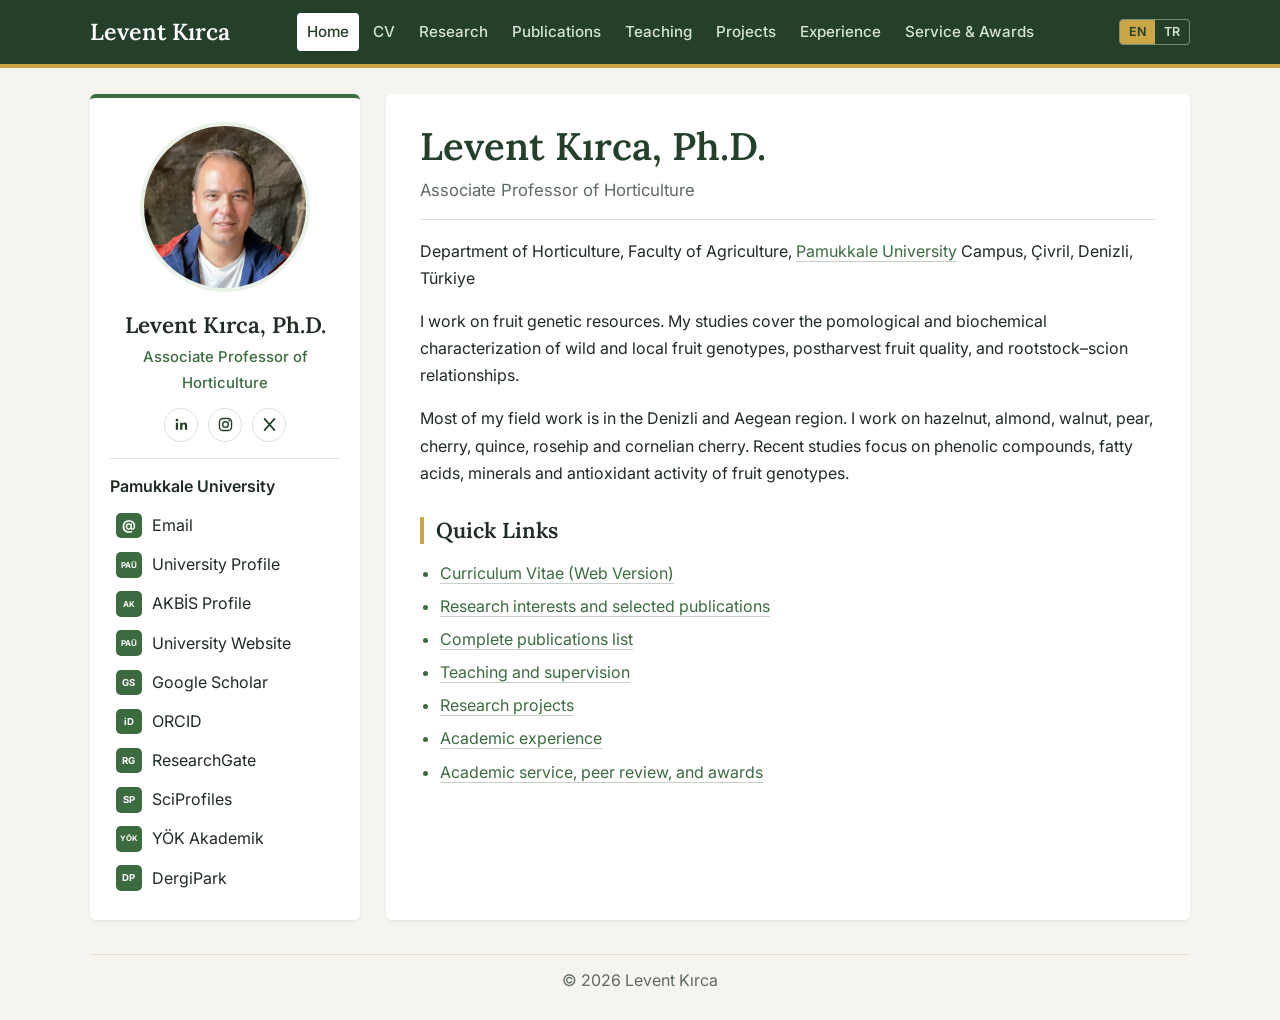
==== index.html @ 519eeb73 "Add files via upload" ====
<!DOCTYPE html>
<html lang="en">
  <head>
    <meta charset="UTF-8" />
    <meta name="viewport" content="width=device-width, initial-scale=1.0" />
    <title>Levent Kırca, Ph.D.</title>
    <meta
      name="description"
      content="Academic homepage of Levent Kırca, Associate Professor of Horticulture at Pamukkale University."
    />
    <link rel="preconnect" href="https://fonts.googleapis.com" />
    <link rel="preconnect" href="https://fonts.gstatic.com" crossorigin />
    <link
      href="https://fonts.googleapis.com/css2?family=Lora:wght@500;600;700&amp;family=Inter:wght@400;500;600;700&amp;display=swap"
      rel="stylesheet"
    />
    <link rel="stylesheet" href="/styles.css?v=20261108b" />
  </head>
  <body>
    <header class="masthead">
      <div class="masthead-inner">
        <a class="site-title" href="/">Levent Kırca</a>
        <nav class="top-nav" aria-label="Main navigation" data-i18n-key="shared.topNavAria" data-i18n-attr="aria-label">
          <a class="is-active" href="/" data-i18n-en="Home" data-i18n-tr="Ana Sayfa">Home</a>
          <a href="/cv/" data-i18n-en="CV" data-i18n-tr="CV">CV</a>
          <a href="/research/" data-i18n-en="Research" data-i18n-tr="Araştırma">Research</a>
          <a href="/publications/" data-i18n-en="Publications" data-i18n-tr="Yayınlar">Publications</a>
          <a href="/teaching/" data-i18n-en="Teaching" data-i18n-tr="Eğitim">Teaching</a>
          <a href="/projects/" data-i18n-en="Projects" data-i18n-tr="Projeler">Projects</a>
          <a href="/experience/" data-i18n-en="Experience" data-i18n-tr="Deneyim">Experience</a>
          <a href="/service/" data-i18n-en="Service &amp; Awards" data-i18n-tr="Hizmet ve Ödüller">Service &amp; Awards</a>
        </nav>
      </div>
    </header>
    <main class="main-grid">
      <aside class="sidebar">
        <img
          class="profile-photo"
          src="/assets/levent-kirca-photo.jpg"
          alt="Portrait of Levent Kırca"
          data-i18n-key="shared.photoAlt"
          data-i18n-attr="alt"
          onerror="this.onerror=null;this.src='/assets/photo-placeholder.svg';"
        />
        <h2 class="name">Levent Kırca, Ph.D.</h2>
        <p class="role" data-i18n-key="shared.role">Associate Professor of Horticulture</p>
        <div class="social-links">
          <a href="https://www.linkedin.com/in/leventkirca/" target="_blank" rel="noopener" aria-label="LinkedIn" title="LinkedIn">
            <svg viewBox="0 0 24 24" width="17" height="17" aria-hidden="true"><rect x="4" y="9.5" width="3.2" height="10" fill="currentColor"/><circle cx="5.6" cy="5.8" r="1.9" fill="currentColor"/><path d="M10 9.5h3v1.6c.6-1.1 1.9-1.9 3.6-1.9 2.6 0 3.4 1.7 3.4 4.3v6h-3.2v-5.4c0-1.3-.3-2.3-1.6-2.3-1.4 0-2 1-2 2.4v5.3H10z" fill="currentColor"/></svg>
          </a>
          <a href="https://www.instagram.com/kircalevent/" target="_blank" rel="noopener" aria-label="Instagram" title="Instagram">
            <svg viewBox="0 0 24 24" width="17" height="17" aria-hidden="true"><rect x="3.5" y="3.5" width="17" height="17" rx="5" fill="none" stroke="currentColor" stroke-width="2"/><circle cx="12" cy="12" r="4" fill="none" stroke="currentColor" stroke-width="2"/><circle cx="17.2" cy="6.8" r="1.2" fill="currentColor"/></svg>
          </a>
          <a href="https://x.com/olesore" target="_blank" rel="noopener" aria-label="X (Twitter)" title="X">
            <svg viewBox="0 0 24 24" width="17" height="17" aria-hidden="true"><path d="M5 4l14 16M19 4L5 20" fill="none" stroke="currentColor" stroke-width="2.4" stroke-linecap="round"/></svg>
          </a>
        </div>

        <ul class="contact-list">
          <li><span data-i18n-en="Pamukkale University" data-i18n-tr="Pamukkale Üniversitesi">Pamukkale University</span></li>
          <li><a href="mailto:lkirca@pau.edu.tr" data-i18n-en="Email" data-i18n-tr="E-posta">Email</a></li>
          <li><a href="https://pau.edu.tr/lkirca/en" target="_blank" rel="noreferrer" data-i18n-en="University Profile" data-i18n-tr="Üniversite Profili">University Profile</a></li>
          <li><a href="https://akbis.pau.edu.tr/personel/193261" target="_blank" rel="noreferrer" data-i18n-en="AKBİS Profile" data-i18n-tr="AKBİS Profili">AKBİS Profile</a></li>
          <li><a href="https://www.pau.edu.tr/" target="_blank" rel="noreferrer" data-i18n-en="University Website" data-i18n-tr="Üniversite Web Sitesi">University Website</a></li>
          <li><a href="https://scholar.google.com.tr/citations?user=qiIJmgcAAAAJ" target="_blank" rel="noreferrer" data-i18n-en="Google Scholar" data-i18n-tr="Google Scholar">Google Scholar</a></li>
          <li><a href="https://orcid.org/0000-0003-2496-9513" target="_blank" rel="noreferrer" data-i18n-en="ORCID" data-i18n-tr="ORCID">ORCID</a></li>
          <li><a href="https://www.researchgate.net/profile/Levent-Kirca-2" target="_blank" rel="noreferrer" data-i18n-en="ResearchGate" data-i18n-tr="ResearchGate">ResearchGate</a></li>
          <li><a href="https://sciprofiles.com/profile/leventkirca/background" target="_blank" rel="noreferrer" data-i18n-en="SciProfiles" data-i18n-tr="SciProfiles">SciProfiles</a></li>
          <li><a href="https://akademik.yok.gov.tr/AkademikArama/AkademisyenGorevOgrenimBilgileri?islem=direct&amp;authorId=C82161FD0BDDA5AB" target="_blank" rel="noreferrer" data-i18n-en="YÖK Akademik" data-i18n-tr="YÖK Akademik">YÖK Akademik</a></li>
          <li><a href="https://dergipark.org.tr/en/pub/@leventkirca" target="_blank" rel="noreferrer" data-i18n-en="DergiPark" data-i18n-tr="DergiPark">DergiPark</a></li>
        </ul>
      </aside>

      <article class="content">
        <h1>Levent Kırca, Ph.D.</h1>
        <p class="subtitle" data-i18n-key="home.subtitle">Associate Professor of Horticulture</p>

        <p data-i18n-key="home.address" data-i18n-html="true">Department of Horticulture, Faculty of Agriculture,
          <a href="https://www.pau.edu.tr/" target="_blank" rel="noreferrer">Pamukkale University</a> Campus, Çivril, Denizli, Türkiye</p>

        <p data-i18n-key="home.bio1">I work on fruit genetic resources. My studies cover the pomological and biochemical characterization of wild and local fruit genotypes, postharvest fruit quality, and rootstock–scion relationships.</p>

        <p data-i18n-key="home.bio2">Most of my field work is in the Denizli and Aegean region. I work on hazelnut, almond, walnut, pear, cherry, quince, rosehip and cornelian cherry. Recent studies focus on phenolic compounds, fatty acids, minerals and antioxidant activity of fruit genotypes.</p>

        <h2 data-i18n-key="home.quickLinksHeading">Quick Links</h2>

        <ul data-i18n-key="home.quickLinksList" data-i18n-html="true">
          <li><a href="/cv/">Curriculum Vitae (Web Version)</a></li>
          <li><a href="/research/">Research interests and selected publications</a></li>
          <li><a href="/publications/">Complete publications list</a></li>
          <li><a href="/teaching/">Teaching and supervision</a></li>
          <li><a href="/projects/">Research projects</a></li>
          <li><a href="/experience/">Academic experience</a></li>
          <li><a href="/service/">Academic service, peer review, and awards</a></li>
        </ul>

      </article>
    </main>

    <footer class="footer">
      <p>&copy; <span data-year></span> Levent Kırca</p>
    </footer>

    <script src="/script.js?v=20261108b"></script>
  </body>
</html>
---- styles.css ----
/* Levent Kırca — academic homepage */
:root {
  --bg: #f6f4ee;
  --card: #ffffff;
  --ink: #1f2a22;
  --muted: #5e6a60;
  --line: #e3dfd3;
  --accent: #3b6b3f;
  --accent-dark: #24402a;
  --accent-soft: #eaf1e8;
  --max-width: 1100px;
}

* {
  box-sizing: border-box;
}

html {
  scroll-behavior: smooth;
}

body {
  margin: 0;
  background: var(--bg);
  color: var(--ink);
  font-family: "Inter", "Segoe UI", sans-serif;
  font-size: 15.5px;
  line-height: 1.7;
}

a {
  color: var(--accent);
  text-decoration: none;
  border-bottom: 1px solid rgba(59, 107, 63, 0.3);
}

a:hover {
  border-bottom-color: var(--accent);
}

/* ---------- Header ---------- */
.masthead {
  background: var(--accent-dark);
  border-bottom: 4px solid #c9a646;
}

.masthead-inner {
  width: min(var(--max-width), calc(100vw - 32px));
  margin: 0 auto;
  display: flex;
  justify-content: space-between;
  align-items: center;
  gap: 18px;
  min-height: 64px;
}

.site-title {
  font-family: "Lora", serif;
  font-size: 1.45rem;
  font-weight: 600;
  color: #ffffff;
  border: none;
}

.top-nav {
  display: flex;
  flex-wrap: wrap;
  gap: 4px;
}

.top-nav a {
  color: #d5e2d4;
  border: none;
  font-weight: 500;
  font-size: 0.95rem;
  padding: 6px 10px;
  border-radius: 4px;
}

.top-nav a:hover,
.top-nav a:focus-visible {
  color: #ffffff;
  background: rgba(255, 255, 255, 0.1);
}

.top-nav a.is-active {
  color: var(--accent-dark);
  background: #ffffff;
}

.lang-switch {
  display: inline-flex;
  align-items: center;
  gap: 0;
  margin-left: 8px;
  border: 1px solid rgba(255, 255, 255, 0.4);
  border-radius: 4px;
  overflow: hidden;
}

.lang-btn {
  border: none;
  background: transparent;
  color: #d5e2d4;
  font: inherit;
  font-size: 0.78rem;
  font-weight: 600;
  line-height: 1;
  padding: 6px 9px;
  cursor: pointer;
}

.lang-btn.is-active {
  color: var(--accent-dark);
  background: #c9a646;
}

/* ---------- Layout ---------- */
.main-grid {
  width: min(var(--max-width), calc(100vw - 32px));
  margin: 26px auto 34px;
  display: grid;
  grid-template-columns: 270px minmax(0, 1fr);
  gap: 26px;
}

.sidebar,
.content {
  background: var(--card);
  border-radius: 6px;
  box-shadow: 0 1px 3px rgba(31, 42, 34, 0.08);
}

.sidebar {
  position: sticky;
  top: 14px;
  align-self: start;
  padding: 24px 20px;
  text-align: center;
  border-top: 4px solid var(--accent);
}

.profile-photo {
  width: 170px;
  height: 170px;
  object-fit: cover;
  border-radius: 50%;
  border: 4px solid var(--accent-soft);
  margin-bottom: 12px;
}

.sidebar .name {
  margin: 0;
  padding-left: 0;
  border-left: none;
  font-family: "Lora", serif;
  font-size: 1.4rem;
  line-height: 1.2;
}

.role {
  margin: 6px 0 16px;
  color: var(--accent);
  font-size: 0.93rem;
  font-weight: 500;
}

.contact-list {
  margin: 0;
  padding: 14px 0 0;
  border-top: 1px solid var(--line);
  list-style: none;
  display: grid;
  gap: 4px;
  font-size: 0.92rem;
  text-align: left;
}

.contact-list li {
  color: var(--muted);
}

.contact-list li:first-child {
  font-weight: 600;
  color: var(--ink);
  margin-bottom: 4px;
}

.sidebar .contact-list a {
  display: flex;
  align-items: center;
  gap: 10px;
  padding: 4px 6px;
  border: none;
  border-radius: 4px;
  color: var(--ink);
}

.sidebar .contact-list a:hover {
  background: var(--accent-soft);
  color: var(--accent-dark);
}

.sidebar .contact-list a::before {
  content: "L";
  width: 1.6rem;
  height: 1.6rem;
  border-radius: 5px;
  display: inline-grid;
  place-items: center;
  font-size: 0.6rem;
  font-weight: 700;
  line-height: 1;
  color: #ffffff;
  background: var(--accent);
  flex-shrink: 0;
}

.sidebar .contact-list a[href*="pau.edu.tr"]::before { content: "PAÜ"; font-size: 0.5rem; }
.sidebar .contact-list a[href*="akbis.pau.edu.tr"]::before { content: "AK"; }
.sidebar .contact-list a[href*="scholar.google"]::before { content: "GS"; }
.sidebar .contact-list a[href*="orcid.org"]::before { content: "iD"; }
.sidebar .contact-list a[href*="researchgate.net"]::before { content: "RG"; }
.sidebar .contact-list a[href*="sciprofiles"]::before { content: "SP"; }
.sidebar .contact-list a[href*="yok.gov.tr"]::before { content: "YÖK"; font-size: 0.48rem; }
.sidebar .contact-list a[href*="dergipark"]::before { content: "DP"; }
.sidebar .contact-list a[href*="scopus.com"]::before { content: "Sc"; }
.sidebar .contact-list a[href*="linkedin.com"]::before { content: "in"; }
.sidebar .contact-list a[href^="mailto:"]::before { content: "@"; font-size: 0.85rem; }

/* ---------- Content ---------- */
.content {
  padding: 28px 34px 32px;
}

h1,
h2 {
  font-family: "Lora", serif;
  font-weight: 600;
  line-height: 1.25;
}

h1 {
  margin: 0 0 6px;
  font-size: clamp(1.8rem, 3.6vw, 2.4rem);
  color: var(--accent-dark);
}

h2 {
  margin: 30px 0 10px;
  font-size: 1.35rem;
  padding-left: 12px;
  border-left: 4px solid #c9a646;
}

.subtitle {
  margin: 0 0 18px;
  color: var(--muted);
  font-size: 1.05rem;
  padding-bottom: 14px;
  border-bottom: 1px solid var(--line);
}

p,
li {
  font-size: 1rem;
}

.content ul {
  padding-left: 20px;
}

.content ul li {
  margin-bottom: 6px;
}

.content ul li::marker {
  color: var(--accent);
}

/* ---------- Publications ---------- */
.pub-list {
  list-style: none;
  padding: 0;
  margin-top: 8px;
  display: grid;
  gap: 10px;
  counter-reset: pub;
}

.pub-list li {
  counter-increment: pub;
  position: relative;
  padding: 10px 14px 10px 52px;
  background: #fbfaf7;
  border: 1px solid var(--line);
  border-radius: 6px;
}

.pub-list li::before {
  content: counter(pub);
  position: absolute;
  left: 12px;
  top: 11px;
  width: 28px;
  height: 28px;
  border-radius: 50%;
  background: var(--accent-soft);
  color: var(--accent-dark);
  font-size: 0.8rem;
  font-weight: 600;
  display: grid;
  place-items: center;
}

.pub-list li[hidden] {
  display: none;
}

.pub-tools {
  display: flex;
  flex-wrap: wrap;
  gap: 12px;
  align-items: end;
  margin: 10px 0 16px;
  padding: 14px;
  border-radius: 6px;
  background: var(--accent-soft);
}

.pub-tool {
  display: grid;
  gap: 5px;
  min-width: 220px;
}

.pub-tool span {
  color: var(--accent-dark);
  font-size: 0.85rem;
  font-weight: 600;
}

.pub-tool input,
.pub-tool select {
  border: 1px solid #c8d6c5;
  border-radius: 5px;
  padding: 8px 10px;
  font: inherit;
  font-size: 0.93rem;
  background: #ffffff;
  color: var(--ink);
}

.pub-count {
  margin: 0;
  color: var(--muted);
  font-size: 0.88rem;
  font-weight: 600;
}

/* ---------- Footer ---------- */
.footer {
  width: min(var(--max-width), calc(100vw - 32px));
  margin: 0 auto 26px;
  padding-top: 12px;
  border-top: 1px solid var(--line);
  color: var(--muted);
  font-size: 0.9rem;
  text-align: center;
}

.footer p {
  margin: 0;
}

/* Yellow marks = information still to be filled in. Remove the span when done. */
.todo {
  background: #fff3b0;
  padding: 0 3px;
  border-radius: 3px;
}

@media (max-width: 920px) {
  .masthead-inner {
    flex-wrap: wrap;
    padding: 10px 0;
  }

  .main-grid {
    grid-template-columns: 1fr;
  }

  .sidebar {
    position: static;
  }

  .content {
    padding: 22px 20px;
  }

  .pub-tool {
    min-width: min(100%, 260px);
  }
}

/* Publication categories and tags */
.pub-section h2 {
  margin-top: 28px;
}

.pub-section[hidden] {
  display: none;
}

.pub-tag {
  display: inline-block;
  font-size: 0.72rem;
  font-weight: 600;
  line-height: 1;
  padding: 3px 7px;
  border-radius: 10px;
  background: var(--accent-soft);
  color: var(--accent-dark);
  vertical-align: middle;
  margin-left: 2px;
}

.me {
  font-weight: 600;
}

.pub-tool-small {
  min-width: 140px;
}

/* Teaching: collapsible course groups */
.course-group {
  border: 1px solid var(--line);
  border-radius: 6px;
  margin: 14px 0;
  background: #fbfaf7;
}

.course-group summary {
  cursor: pointer;
  list-style: none;
  padding: 12px 16px;
  display: flex;
  flex-wrap: wrap;
  align-items: baseline;
  gap: 4px 12px;
}

.course-group summary::-webkit-details-marker {
  display: none;
}

.course-group summary::before {
  content: "+";
  display: inline-grid;
  place-items: center;
  width: 1.4rem;
  height: 1.4rem;
  border-radius: 4px;
  background: var(--accent);
  color: #ffffff;
  font-weight: 700;
  line-height: 1;
}

.course-group[open] summary::before {
  content: "–";
}

.course-group[open] summary {
  border-bottom: 1px solid var(--line);
}

.course-title {
  font-family: "Lora", serif;
  font-size: 1.2rem;
  font-weight: 600;
  color: var(--accent-dark);
}

.course-sub {
  color: var(--muted);
  font-size: 0.92rem;
}

.content ul.course-list {
  margin: 0;
  padding: 10px 16px 12px 36px;
}

.course-list li {
  margin-bottom: 4px;
}

.course-meta {
  color: var(--muted);
  font-size: 0.88rem;
  white-space: nowrap;
}

/* Social media icons under the name */
.social-links {
  display: flex;
  justify-content: center;
  gap: 10px;
  margin: -4px 0 16px;
}

.social-links a {
  width: 34px;
  height: 34px;
  border-radius: 50%;
  display: inline-grid;
  place-items: center;
  border: 1px solid var(--line);
  color: var(--accent-dark);
  background: #ffffff;
}

.social-links a:hover {
  background: var(--accent);
  border-color: var(--accent);
  color: #ffffff;
}

.social-links svg {
  width: 17px;
  height: 17px;
}
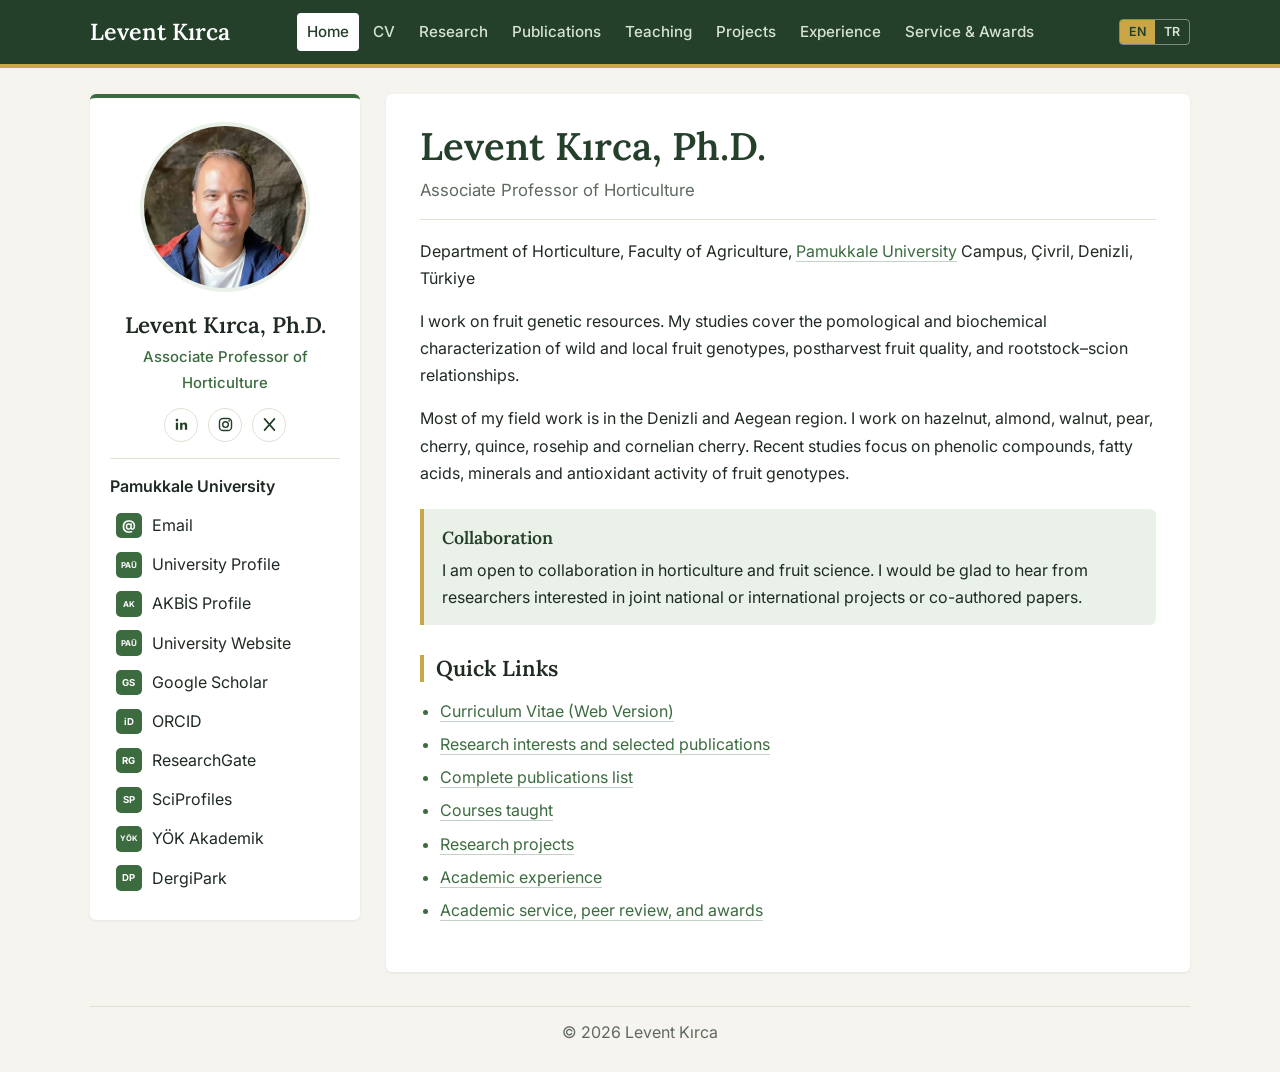
==== commit 3c2bd0fc: "Add files via upload" ====
--- a/index.html
+++ b/index.html
@@ -14,7 +14,100 @@
       href="https://fonts.googleapis.com/css2?family=Lora:wght@500;600;700&amp;family=Inter:wght@400;500;600;700&amp;display=swap"
       rel="stylesheet"
     />
-    <link rel="stylesheet" href="/styles.css?v=20261108b" />
+    <link rel="icon" href="/favicon.svg" type="image/svg+xml" />
+    <link rel="icon" href="/favicon.ico" sizes="48x48" />
+    <link rel="apple-touch-icon" href="/apple-touch-icon.png" />
+    <link rel="stylesheet" href="/styles.css?v=20261109a" />
+    <script type="application/ld+json">
+{
+  "@context": "https://schema.org",
+  "@type": "Person",
+  "name": "Levent Kırca",
+  "alternateName": [
+    "Levent KIRCA",
+    "Levent Kirca",
+    "L. Kırca"
+  ],
+  "honorificPrefix": "Assoc. Prof. Dr.",
+  "jobTitle": "Associate Professor of Horticulture",
+  "url": "https://leventkirca.github.io/",
+  "image": "https://leventkirca.github.io/assets/levent-kirca-photo.jpg",
+  "email": "mailto:lkirca@pau.edu.tr",
+  "worksFor": {
+    "@type": "CollegeOrUniversity",
+    "name": "Pamukkale University",
+    "url": "https://www.pau.edu.tr/",
+    "department": {
+      "@type": "Organization",
+      "name": "Department of Horticulture, Faculty of Agriculture"
+    }
+  },
+  "address": {
+    "@type": "PostalAddress",
+    "addressLocality": "Çivril",
+    "addressRegion": "Denizli",
+    "addressCountry": "TR"
+  },
+  "alumniOf": [
+    {
+      "@type": "CollegeOrUniversity",
+      "name": "Bolu Abant İzzet Baysal University"
+    },
+    {
+      "@type": "CollegeOrUniversity",
+      "name": "Ordu University"
+    },
+    {
+      "@type": "CollegeOrUniversity",
+      "name": "Karadeniz Technical University"
+    }
+  ],
+  "knowsAbout": [
+    "Horticulture",
+    "Pomology",
+    "Fruit genetic resources",
+    "Fruit breeding",
+    "Postharvest physiology",
+    "Almond",
+    "Hazelnut",
+    "Walnut",
+    "Pear",
+    "Sweet cherry"
+  ],
+  "memberOf": [
+    {
+      "@type": "Organization",
+      "name": "American Society for Horticultural Science"
+    },
+    {
+      "@type": "Organization",
+      "name": "Society of Chemical Industry"
+    },
+    {
+      "@type": "Organization",
+      "name": "Bahçe Bitkileri Derneği"
+    }
+  ],
+  "identifier": {
+    "@type": "PropertyValue",
+    "propertyID": "ORCID",
+    "value": "0000-0003-2496-9513"
+  },
+  "sameAs": [
+    "https://orcid.org/0000-0003-2496-9513",
+    "https://scholar.google.com.tr/citations?user=qiIJmgcAAAAJ",
+    "https://www.researchgate.net/profile/Levent-Kirca-2",
+    "https://sciprofiles.com/profile/leventkirca/background",
+    "https://akademik.yok.gov.tr/AkademikArama/AkademisyenGorevOgrenimBilgileri?islem=direct&authorId=C82161FD0BDDA5AB",
+    "https://dergipark.org.tr/en/pub/@leventkirca",
+    "https://akbis.pau.edu.tr/personel/193261",
+    "https://pau.edu.tr/lkirca/en",
+    "https://www.linkedin.com/in/leventkirca/",
+    "https://x.com/olesore",
+    "https://www.instagram.com/kircalevent/"
+  ]
+}
+    </script>
   </head>
   <body>
     <header class="masthead">
@@ -82,13 +175,18 @@
 
         <p data-i18n-key="home.bio2">Most of my field work is in the Denizli and Aegean region. I work on hazelnut, almond, walnut, pear, cherry, quince, rosehip and cornelian cherry. Recent studies focus on phenolic compounds, fatty acids, minerals and antioxidant activity of fruit genotypes.</p>
 
+        <div class="collab-box" data-i18n-key="home.collab" data-i18n-html="true">
+          <strong>Collaboration</strong>
+          <p>I am open to collaboration in horticulture and fruit science. I would be glad to hear from researchers interested in joint national or international projects or co-authored papers.</p>
+        </div>
+
         <h2 data-i18n-key="home.quickLinksHeading">Quick Links</h2>
 
         <ul data-i18n-key="home.quickLinksList" data-i18n-html="true">
           <li><a href="/cv/">Curriculum Vitae (Web Version)</a></li>
           <li><a href="/research/">Research interests and selected publications</a></li>
           <li><a href="/publications/">Complete publications list</a></li>
-          <li><a href="/teaching/">Teaching and supervision</a></li>
+          <li><a href="/teaching/">Courses taught</a></li>
           <li><a href="/projects/">Research projects</a></li>
           <li><a href="/experience/">Academic experience</a></li>
           <li><a href="/service/">Academic service, peer review, and awards</a></li>
@@ -101,6 +199,6 @@
       <p>&copy; <span data-year></span> Levent Kırca</p>
     </footer>
 
-    <script src="/script.js?v=20261108b"></script>
+    <script src="/script.js?v=20261109a"></script>
   </body>
 </html>
--- a/styles.css
+++ b/styles.css
@@ -532,3 +532,64 @@
   width: 17px;
   height: 17px;
 }
+
+/* Back-to-top button */
+.to-top {
+  position: fixed;
+  right: 22px;
+  bottom: 22px;
+  width: 44px;
+  height: 44px;
+  border: none;
+  border-radius: 50%;
+  background: var(--accent-dark);
+  color: #ffffff;
+  display: grid;
+  place-items: center;
+  cursor: pointer;
+  box-shadow: 0 2px 8px rgba(31, 42, 34, 0.25);
+  opacity: 0;
+  visibility: hidden;
+  transform: translateY(8px);
+  transition: opacity 0.2s, transform 0.2s, visibility 0.2s;
+  z-index: 50;
+}
+
+.to-top.is-visible {
+  opacity: 1;
+  visibility: visible;
+  transform: none;
+}
+
+.to-top:hover {
+  background: var(--accent);
+}
+
+@media (max-width: 920px) {
+  .to-top {
+    right: 14px;
+    bottom: 14px;
+  }
+}
+
+/* Collaboration call-out on the home page */
+.collab-box {
+  margin: 22px 0 6px;
+  padding: 14px 18px;
+  background: var(--accent-soft);
+  border-left: 4px solid #c9a646;
+  border-radius: 0 6px 6px 0;
+}
+
+.collab-box strong {
+  display: block;
+  font-family: "Lora", serif;
+  font-size: 1.1rem;
+  font-weight: 600;
+  color: var(--accent-dark);
+  margin-bottom: 4px;
+}
+
+.collab-box p {
+  margin: 0;
+}
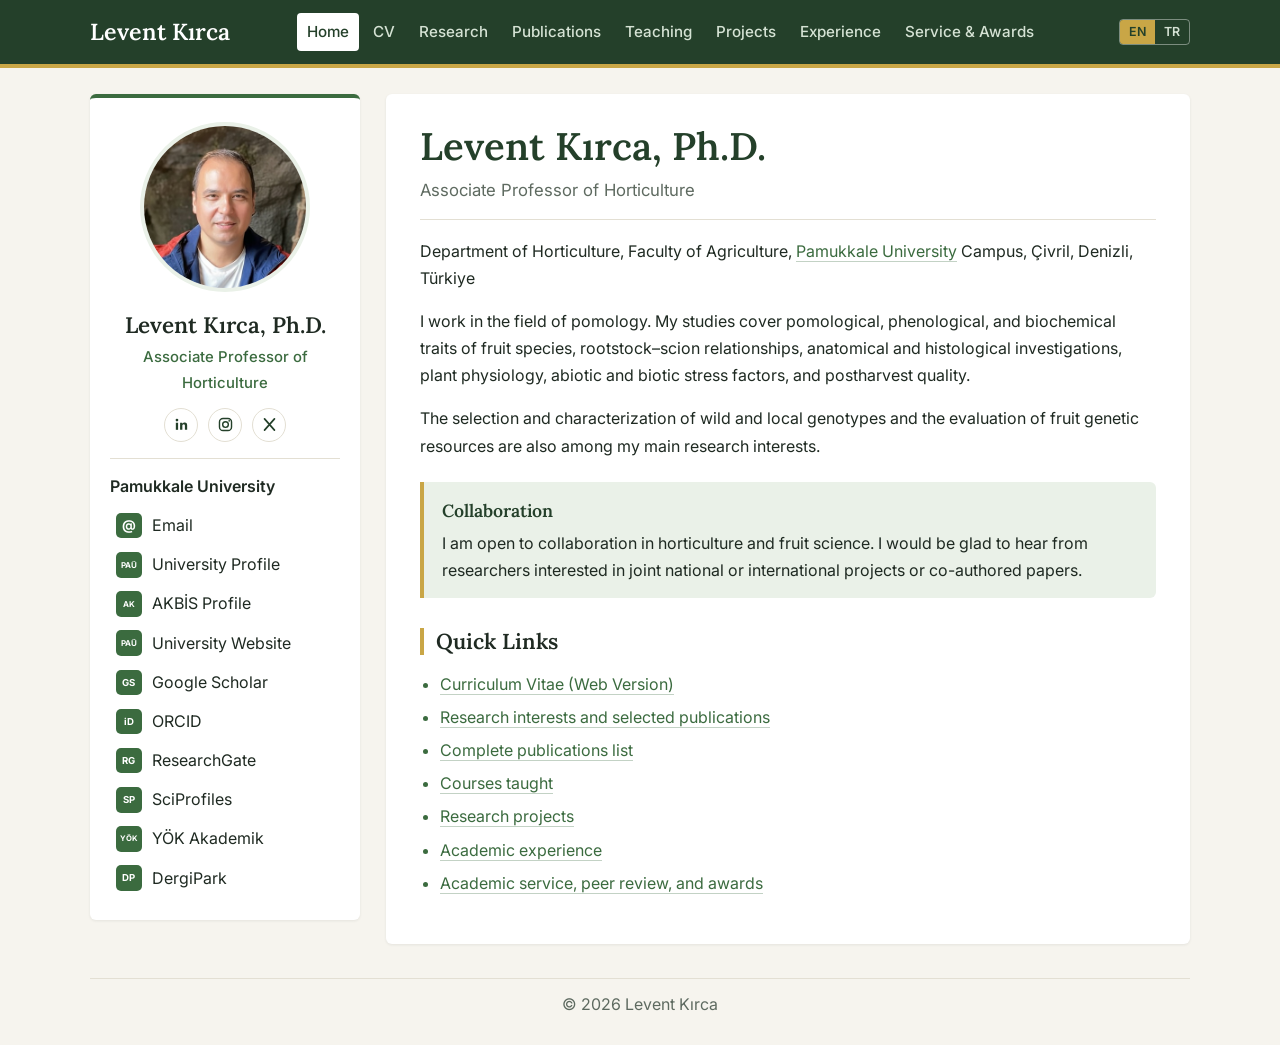
==== commit 8f74357b: "Add files via upload" ====
--- a/index.html
+++ b/index.html
@@ -17,7 +17,7 @@
     <link rel="icon" href="/favicon.svg" type="image/svg+xml" />
     <link rel="icon" href="/favicon.ico" sizes="48x48" />
     <link rel="apple-touch-icon" href="/apple-touch-icon.png" />
-    <link rel="stylesheet" href="/styles.css?v=20261109a" />
+    <link rel="stylesheet" href="/styles.css?v=20261109b" />
     <script type="application/ld+json">
 {
   "@context": "https://schema.org",
@@ -171,9 +171,9 @@
         <p data-i18n-key="home.address" data-i18n-html="true">Department of Horticulture, Faculty of Agriculture,
           <a href="https://www.pau.edu.tr/" target="_blank" rel="noreferrer">Pamukkale University</a> Campus, Çivril, Denizli, Türkiye</p>
 
-        <p data-i18n-key="home.bio1">I work on fruit genetic resources. My studies cover the pomological and biochemical characterization of wild and local fruit genotypes, postharvest fruit quality, and rootstock–scion relationships.</p>
-
-        <p data-i18n-key="home.bio2">Most of my field work is in the Denizli and Aegean region. I work on hazelnut, almond, walnut, pear, cherry, quince, rosehip and cornelian cherry. Recent studies focus on phenolic compounds, fatty acids, minerals and antioxidant activity of fruit genotypes.</p>
+        <p data-i18n-key="home.bio1">I work in the field of pomology. My studies cover pomological, phenological, and biochemical traits of fruit species, rootstock–scion relationships, anatomical and histological investigations, plant physiology, abiotic and biotic stress factors, and postharvest quality.</p>
+
+        <p data-i18n-key="home.bio2">The selection and characterization of wild and local genotypes and the evaluation of fruit genetic resources are also among my main research interests.</p>
 
         <div class="collab-box" data-i18n-key="home.collab" data-i18n-html="true">
           <strong>Collaboration</strong>
@@ -199,6 +199,6 @@
       <p>&copy; <span data-year></span> Levent Kırca</p>
     </footer>
 
-    <script src="/script.js?v=20261109a"></script>
+    <script src="/script.js?v=20261109b"></script>
   </body>
 </html>
